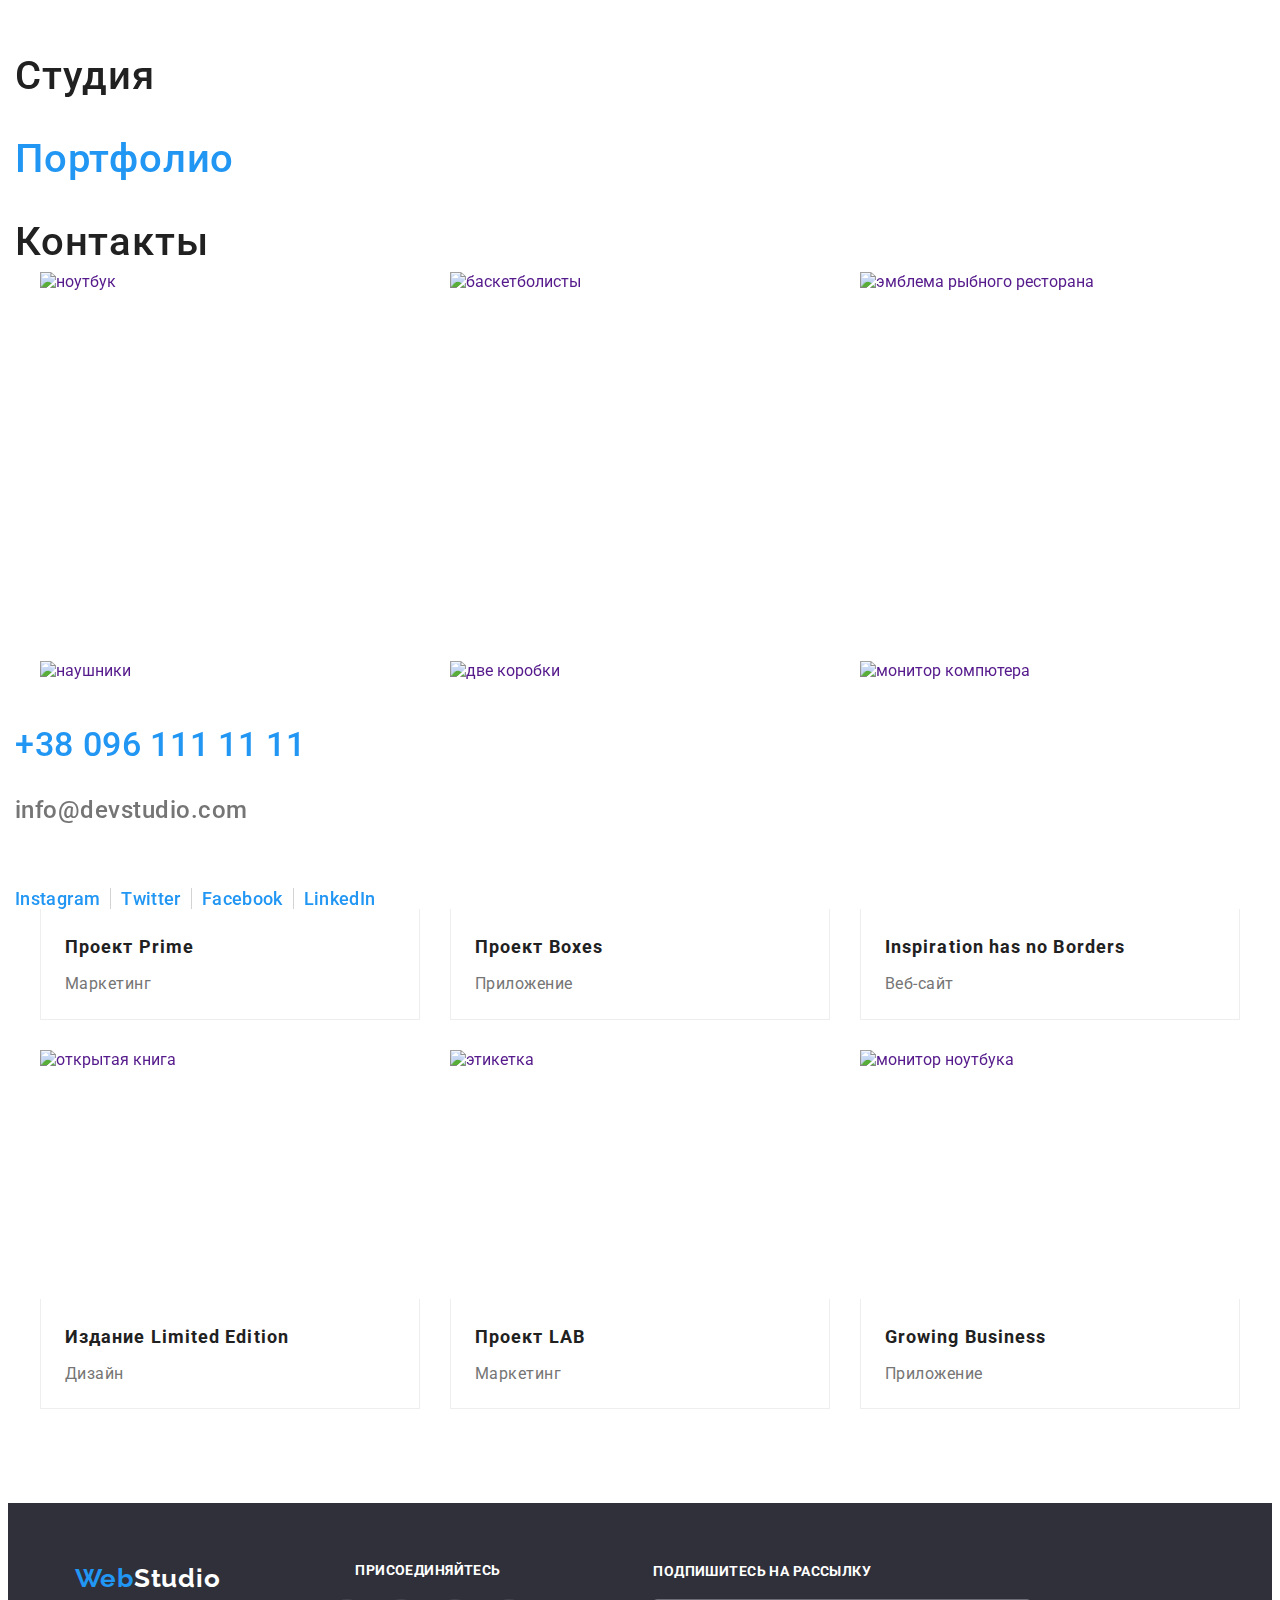
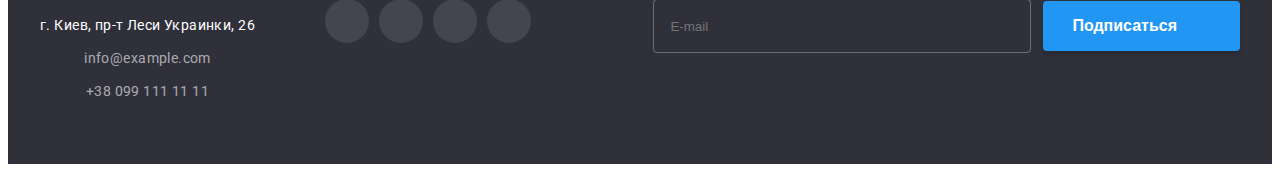
==== portfolio.html @ c3bd4c19 "v-01" ====
<!doctype html>
<html lang="ru">
<head>
    <meta charset="UTF-8">
    <meta http-equiv="X-UA-Compatible" content="IE=edge">
    <meta name="viewport" content="width=device-width, initial-scale=1.0">
    <link rel="preconnect" href="https://fonts.googleapis.com"> 
    <link rel="preconnect" href="https://fonts.gstatic.com" crossorigin> 
    <link href="https://fonts.googleapis.com/css2?family=Raleway:wght@700&family=Roboto:wght@400;500;700;900&display=swap" rel="stylesheet">
    <title>Portfolio</title>
    <link rel="stylesheet" href="https://cdnjs.cloudflare.com/ajax/libs/modern-normalize/1.1.0/modern-normalize.min.css" integrity="sha512-wpPYUAdjBVSE4KJnH1VR1HeZfpl1ub8YT/NKx4PuQ5NmX2tKuGu6U/JRp5y+Y8XG2tV+wKQpNHVUX03MfMFn9Q==" crossorigin="anonymous" referrerpolicy="no-referrer" />
    <link rel="stylesheet" href="./css/main.min.css">
</head>
<body>
    <header class="heading heading--borderline">
        <div class="container heading__container">
            <a href="./index.html" class="logo heading__logo">Web<span class="logo__studio">Studio</span></a>
                <nav class="nav">
                    <ul class="nav__list">
                            <li class="nav__item"><a href="./index.html" class="nav__link">Студия</a></li>
                            <li class="nav__item"><a href="./portfolio.html" class="nav__link portfolio--active">Портфолио</a></li>
                            <li class="nav__item"><a href="" class="nav__link">Контакты</a></li>
                    </ul>
                </nav>
                <ul class="contact">
                    <li class="contact__item contact-site">
                        <a href="mailto:info@devstudio.com"
                            class="contact-site__link">
                            <svg class="contact-site__icon" width="16" height="12">
                                <use href="./images/icon.svg#icon-envelope"></use>
                            </svg>info@devstudio.com</a>
                    </li>
                    <li class="contact-tel">
                        <a  href="tel:+380961111111" 
                            class="contact-tel__link"> 
                            <svg class="contact-tel__icon" width="10" height="16">
                                <use href="./images/icon.svg#icon-vector"></use>
                            </svg>+38 096 111 11 11</a>
                    </li>
                </ul>
                <button type="button" class="menu-btn-open">
                    <svg class="" width="40" height="40">
                        <use href="./images/icon.svg#icon-menu_mob"></use>
                    </svg>
                    </button>
        </div>
                <div class="mob-menu is-hidden">
                    <div class="mob-container">
                        <div class="top-mob-menu">
                            <button type="button" class="mob-close-btn">
                            <svg class="mob-close-btn" width="40" height="40">
                                <use href="./images/icon.svg#icon-close-mob-menu"></use>
                                </svg>
                            </button>
                            <nav class="nav-mob-menu">
                                <ul class="mob-menu-list">
                                    <li class="mob-menu-item"><a href="./index.html" class="mob-menu-link">Студия</a></li>
                                    <li class="mob-menu-item"><a href="./portfolio.html" class="mob-menu-link portfolio-link-active">Портфолио</a></li>   
                                    <li class="mob-menu-item"><a href="" class="mob-menu-link">Контакты</a></li>
                            </ul>
                            </nav>
                        </div>
                        <div class="bottom-mob-menu">
                            <ul class="mob-menu-contact">
                                <li class="mob-contact-item">
                                    <a  href="tel:+380961111111" 
                                    class="mob-tel-item"> 
                                    +38 096 111 11 11</a></li>
                                    <li class="mob-menu-site">
                                    <a href="mailto:info@devstudio.com"
                                    class="mob-site-link">
                                    info@devstudio.com</a>
                                </li>
                            </ul>
                            <div class="mob-social">
                            <ul class="mob-cont-list">
                                <li class="mob-cont-item"><a href="" class="mob-cont-link cont-links">Instagram</a></li>
                                <li class="mob-cont-item"><a href="" class="mob-cont-link cont-links">Twitter</a></li>
                                <li class="mob-cont-item"><a href="" class="mob-cont-link cont-links">Facebook</a></li>
                                <li class="mob-cont-item"><a href="" class="mob-cont-link">LinkedIn</a></li>
                            </ul>
                            </div>
                        </div>
                    </div>  
                </div>
    </header>
    <main> 
        <section class="btn-sec">
            <div class="container">
                <h1 class="unvisible">Портфолио</h1>
                <h2 class="unvisible">Фильтр</h2>
                <ul class="btn__list">
                    <li class="btn__items">
                        <button type="button" class="btn__all" >Все</button>
                    </li>
                    <li class="btn__items">
                        <button type="button" class="btn__web" >Веб-сайты</button>
                    </li>
                    <li class="btn__items">
                        <button type="button" class="btn__app">Приложения</button>
                    </li>
                    <li class="btn__items">
                        <button type="button" class="btn__desighn">Дизайн</button>
                    </li>
                    <li class="btn__items">
                        <button type="button" class="btn__marketing">Маркетинг</button>
                    </li>
                </ul>
                <h2 class="unvisible">Навигация</h2>
                <ul class="portfolio__list">
                    <li class="portfolio__items">
                        <a href="" class="portfolio__link">
                            <div class="portfolio__content">
                            <picture>
                            <source 
                             srcset="./images/desk-1.jpg  1x, 
                                    ./images/desk-1-2x.jpg  2x
                                    "
                                    media="(min-width: 1200px)"
                            />
                            <source 
                             srcset="./images/tab-1.jpg  1x, 
                                    ./images/tab-1-2x.jpg  2x
                                    "
                                    media="(min-width: 480px)"
                            />
                            <source 
                             srcset="./images/p-1.jpg  1x, 
                                    ./images/p-1-2x.jpg  2x
                                    "
                                    media="(min-width: 320px)"
                            />
                            <img                    
                                src="./images/img.jpg"     
                                alt="ноутбук"
                                width="450"
                                height="294">
                            </picture>
                                <p class="content-text">Ресурс предлагает комплексные предложения с разным уровнем функционала и сервисов. 
                                    Все это позволит посетителю получить исчерпывающие сведения о компании
                                    или частном лице.
                                </p>
                            </div>  
                            <div class="portfolio__border">
                                <h3 class="portfolio__name">Технокряк</h3>
                                <p class="portfolio__text">Веб-сайт</p>
                            </div>
                        </a>
                    </li>
                    <li class="portfolio__items">
                        <a href="" class="portfolio__link">
                            <div class="portfolio__content">
                            <picture>
                            <source 
                             srcset="./images/desk-2.jpg  1x, 
                                    ./images/desk-2-2x.jpg  2x
                                    "
                                    media="(min-width: 1200px)"
                            />
                            <source 
                             srcset="./images/tab-2.jpg  1x, 
                                    ./images/tab-2-2x.jpg  2x
                                    "
                                    media="(min-width: 480px)"
                            />
                            <source 
                             srcset="./images/p-2.jpg  1x, 
                                    ./images/p-2-2x.jpg  2x
                                    "
                                    media="(min-width: 320px)"
                            />
                            <img            
                                src="./images/img-2.jpg"     
                                alt="баскетболисты"
                                width="450"
                                height="294">
                            </picture>
                               
                                <p class="content-text">Ресурс предлагает комплексные предложения с разным уровнем функционала и сервисов. 
                                Все это позволит посетителю получить исчерпывающие сведения о компании
                                или частном лице.
                                </p>
                            </div>  
                            <div class="portfolio__border">
                                <h3 class="portfolio__name">Постер New Orlean vs Golden Star</h3>
                                <p class="portfolio__text">Дизайн</p>
                            </div>
                        </a>
                    </li>
                    <li class="portfolio__items">
                        <a href="" class="portfolio__link">
                            <div class="portfolio__content">
                            <picture>
                            <source 
                             srcset="./images/desk-3.jpg  1x, 
                                    ./images/desk-3-2x.jpg  2x
                                    "
                                    media="(min-width: 1200px)"
                            />
                            <source 
                             srcset="./images/tab-3.jpg  1x, 
                                    ./images/tab-3-2x.jpg  2x
                                    "
                                    media="(min-width: 480px)"
                            />
                            <source 
                             srcset="./images/p-3.jpg  1x, 
                                    ./images/p-3-2x.jpg  2x
                                    "
                                    media="(min-width: 320px)"
                            />
                            <img
                                src="./images/img-3.jpg"    
                                alt="эмблема рыбного ресторана"
                                width="450"
                                height="294">
                            </picture>
                                
                                <p class="content-text">Ресурс предлагает комплексные предложения с разным уровнем функционала и сервисов. 
                                Все это позволит посетителю получить исчерпывающие сведения о компании
                                или частном лице.
                                </p>
                            </div>  
                            <div class="portfolio__border">
                                <h3 class="portfolio__name">Ресторан Seafood</h3>
                                <p class="portfolio__text">Приложение</p>
                            </div>
                        </a>
                    </li>
                    <li class="portfolio__items">
                        <a href="" class="portfolio__link">
                            <div class="portfolio__content">
                            <picture>
                            <source 
                             srcset="./images/desk-4.jpg  1x, 
                                    ./images/desk-4-2x.jpg  2x
                                    "
                                    media="(min-width: 1200px)"
                            />
                            <source 
                             srcset="./images/tab-4.jpg  1x, 
                                    ./images/tab-4-2x.jpg  2x
                                    "
                                    media="(min-width: 480px)"
                            />
                            <source 
                             srcset="./images/p-4.jpg  1x, 
                                    ./images/p-4-2x.jpg  2x
                                    "
                                    media="(min-width: 320px)"
                            />
                            <img    
                                src="./images/img-4-2.jpg"     
                                alt="наушники"
                                width="450"
                                height="294">
                            </picture>
                                
                                <p class="content-text">Ресурс предлагает комплексные предложения с разным уровнем функционала и сервисов. 
                                Все это позволит посетителю получить исчерпывающие сведения о компании
                                или частном лице.
                                </p>
                            </div>  
                            <div class="portfolio__border">
                                <h3 class="portfolio__name">Проект Prime</h3>
                                <p class="portfolio__text">Маркетинг</p>
                            </div>
                        </a>
                    </li>
                    <li class="portfolio__items">
                        <a href="" class="portfolio__link">
                            <div class="portfolio__content">
                            <picture>
                            <source 
                             srcset="./images/desk-5.jpg  1x, 
                                    ./images/desk-5-2x.jpg  2x
                                    "
                                    media="(min-width: 1200px)"
                            />
                            <source 
                             srcset="./images/tab-5.jpg  1x, 
                                    ./images/tab-5-2x.jpg  2x
                                    "
                                    media="(min-width: 480px)"
                            />
                            <source 
                             srcset="./images/box-mob.jpg  1x, 
                                    ./images/box-mob-2x.jpg  2x
                                    "
                                    media="(min-width: 320px)"
                            />
                             <img    
                                src="./images/img-5.jpg"   
                                alt="две коробки"
                                width="450"
                                height="294">
                            </picture>
                               
                                <p class="content-text">Ресурс предлагает комплексные предложения с разным уровнем функционала и сервисов. 
                                Все это позволит посетителю получить исчерпывающие сведения о компании
                                или частном лице.
                                </p>
                            </div>  
                            <div class="portfolio__border">
                                <h3 class="portfolio__name">Проект Boxes</h3>
                                <p class="portfolio__text">Приложение</p>
                            </div>
                        </a>
                    </li>
                    <li class="portfolio__items">
                        <a href="" class="portfolio__link">
                            <div class="portfolio__content">
                            <picture>
                            <source 
                             srcset="./images/desk-6.jpg  1x, 
                                    ./images/desk-6-2x.jpg  2x
                                    "
                                    media="(min-width: 1200px)"
                            />
                            <source 
                             srcset="./images/tab-6.jpg  1x, 
                                    ./images/tab-6-2x.jpg  2x
                                    "
                                    media="(min-width: 480px)"
                            />
                            <source 
                             srcset="./images/p-5.jpg  1x, 
                                    ./images/p-5-2x.jpg  2x
                                    "
                                    media="(min-width: 320px)"
                            />
                            <img    
                                src="./images/img-6.jpg"   
                                alt="монитор компютера"
                                width="450"
                                height="294">
                            </picture>
                                
                                <p class="content-text">Ресурс предлагает комплексные предложения с разным уровнем функционала и сервисов. 
                                Все это позволит посетителю получить исчерпывающие сведения о компании
                                или частном лице.
                                </p>
                            </div>  
                            <div class="portfolio__border">
                                <h3 class="portfolio__name">Inspiration has no Borders</h3>
                                <p class="portfolio__text">Веб-сайт</p>
                            </div>
                        </a>
                    </li>
                    <li class="portfolio__items">
                        <a href="" class="portfolio__link">
                            <div class="portfolio__content">
                            <picture>
                            <source 
                             srcset="./images/desk-7.jpg  1x, 
                                    ./images/desk-7-2x.jpg  2x
                                    "
                                    media="(min-width: 1200px)"
                            />
                            <source 
                             srcset="./images/tab-7.jpg  1x, 
                                    ./images/tab-7-2x.jpg  2x
                                    "
                                    media="(min-width: 480px)"
                            />
                            <source 
                             srcset="./images/p-6.jpg  1x, 
                                    ./images/p-6-2x.jpg  2x
                                    "
                                    media="(min-width: 320px)"
                            />
                            <img    
                                src="./images/img-7.jpg"   
                                alt="открытая книга"
                                width="450"
                                height="294">
                            </picture>
                                
                                <p class="content-text">Ресурс предлагает комплексные предложения с разным уровнем функционала и сервисов. 
                                Все это позволит посетителю получить исчерпывающие сведения о компании
                                или частном лице.
                                </p>
                            </div>  
                            <div class="portfolio__border">
                                <h3 class="portfolio__name">Издание Limited Edition</h3>
                                <p class="portfolio__text">Дизайн</p>
                            </div>
                        </a>
                    </li>
                    <li class="portfolio__items">
                        <a href="" class="portfolio__link">
                            <div class="portfolio__content">
                            <picture>
                            <source 
                             srcset="./images/desk-8.jpg  1x, 
                                    ./images/desk-8-2x.jpg  2x
                                    "
                                    media="(min-width: 1200px)"
                            />
                            <source 
                             srcset="./images/tab-8.jpg  1x, 
                                    ./images/tab-8-2x.jpg  2x
                                    "
                                    media="(min-width: 480px)"
                            />
                            <source 
                             srcset="./images/p-7.jpg  1x, 
                                    ./images/p-7-2x.jpg  2x
                                    "
                                    media="(min-width: 320px)"
                            />
                            <img    
                                src="./images/img-8.jpg"   
                                alt="этикетка"
                                width="450"
                                height="294">
                            </picture>
                                
                                <p class="content-text">Ресурс предлагает комплексные предложения с разным уровнем функционала и сервисов. 
                                Все это позволит посетителю получить исчерпывающие сведения о компании
                                или частном лице.
                                </p>
                            </div>  
                            <div class="portfolio__border">
                                <h3 class="portfolio__name">Проект LAB</h3>
                                <p class="portfolio__text">Маркетинг</p>
                            </div>
                        </a>
                    </li>
                    <li class="portfolio__items">
                        <a href="" class="portfolio__link">
                            <div class="portfolio__content">
                            <picture>
                            <source 
                             srcset="./images/desk-9.jpg  1x"
                                    media="(min-width: 1200px)"
                            />
                            <source 
                             srcset="./images/tab-9.jpg  1x,"
                                    media="(min-width: 480px)"
                            />
                            <source 
                             srcset="./images/p-8.jpg  1x, 
                                    ./images/p-8-2x.jpg  2x
                                    "
                                    media="(min-width: 320px)"
                            />
                            <img    
                                src="./images/img-9.jpg"   
                                alt="монитор ноутбука"
                                width="450"
                                height="294">
                            </picture>
                                
                                <p class="content-text">Ресурс предлагает комплексные предложения с разным уровнем функционала и сервисов. 
                                Все это позволит посетителю получить исчерпывающие сведения о компании
                                или частном лице.
                                </p>
                            </div>  
                            <div class="portfolio__border">
                             <h3 class="portfolio__name">Growing Business</h3>
                             <p class="portfolio__text">Приложение</p>
                            </div>
                        </a>
                    </li>
                </ul>
            </div>
        </section>
     </main>
     <footer class="footer">   
            <div class="container footer__container">
                <div class="footer-tab">
                    <div class="footer__links">
                        <a href="./index.html" class="logo footer__logo">Web<span class="logo--studio">Studio</span></a>
                        <address class="address">
                            <ul class="address__list">
                                <li class="address__item"> 
                                    <a href="https://goo.gl/maps/oQSmJEKTo5pEqNGw6" 
                                    target="_blank"    
                                    rel="noopener noreferrer"
                                    class="address__loc-text">г. Киев, пр-т Леси Украинки, 26</a>
                                </li>
                                <li class="address__item"> 
                                    <a href="mailto:info@example.com" class="adress__site-link">info@example.com</a>
                                </li>
                                <li class="address__item"> 
                                    <a href="tel:+380991111111" class="adress__tel-link">+38 099 111 11 11</a>
                                </li>
                            </ul> 
                        </address>
                    </div>
                    <div class="footer-soc">
                        <h2 class="footer-soc__heading">присоединяйтесь</h2>
                        <ul class="footer-soc__list">
                            <li class="footer-soc__items">
                                <a href="" class="footer-soc__link">
                                    <svg class="footer-soc__logo" width="20" height="20">
                                        <use href="./images/icon.svg#icon-instagram"></use>
                                    </svg>
                                </a>
                            </li>
                            <li class="footer-soc__items">
                                <a href="" class="footer-soc__link">
                                    <svg class="footer-soc__logo" width="20" height="20">
                                        <use href="./images/icon.svg#icon-twitter"></use>
                                    </svg>
                                </a>
                            </li>
                            <li class="footer-soc__items">
                                <a href="" class="footer-soc__link">
                                    <svg class="footer-soc__logo" width="20" height="20">
                                        <use href="./images/icon.svg#icon-facebook"></use>
                                    </svg>
                                </a>
                            </li>
                            <li class="footer-soc__items">
                                <a href="" class="footer-soc__link">
                                    <svg class="footer-soc__logo" width="20" height="20">
                                    <use href="./images/icon.svg#icon-linkedin"></use>
                                    </svg>
                                </a>
                            </li>
                        </ul>
                    </div> 
                </div>
                <div class="mailing">
                    <p class="mailing-text">Подпишитесь на рассылку</p>
                    <div class="subscribe">
                        <form class="sub-form">
                            <input 
                            type="email" 
                            name="subscribe"
                            placeholder="E-mail"
                            class="subscribe__input">
                        </form>
                        <button type="submit" class="subscribe__btn">
                            Подписаться
                            <svg class="subscribe__btn-send" width="24" height="24">
                             <use href="./images/icon.svg#icon-send"></use>
                            </svg>
                        </button>
                    </div>
                </div> 
            </div>    
        </footer>
    <script src="./js/mobile-menu.js"></script>
</body>
</html>
---- css/main.min.css ----
:root{--header-color: #FFFFFF;--main-color: #E5E5E5;--secondary-color: #2F303A;--team-color: #F5F4FA;--primary-text-color: #212121;--secondary-text-color: #757575;--logo-btn-color: #2196F3;--link-color: rgba(255, 255, 255, 0.6);--clients-link-color: #AFB1B8}body{font-family:"Roboto",sans-serif}p,h1,h2,h3,h4,h5,h6{margin:0%;padding:0%}ul,ol{margin:0%;padding:0%}img{max-width:100%;height:auto;display:block}.unvisible{display:none}.container{width:100%;margin:0% auto;padding:0% 15px}@media screen and (min-width: 480px){.container{width:480px}}@media screen and (min-width: 768px){.container{width:768px}}@media screen and (min-width: 1200px){.container{width:1200px}}.hero__btn{display:block;margin-top:30px;margin-left:auto;margin-right:auto;padding:10px 32px;border:none;border-radius:4px;font-family:inherit;font-weight:700;font-size:16px;line-height:1.88;letter-spacing:.06em;cursor:pointer;background-color:var(--logo-btn-color);color:var(--header-color)}.subscribe__btn{display:-webkit-box;display:-ms-flexbox;display:flex;-webkit-box-align:center;-ms-flex-align:center;align-items:center;-webkit-box-pack:center;-ms-flex-pack:center;justify-content:center;padding:10px 29px;font-weight:700;font-size:16px;line-height:1.88;cursor:pointer;color:var(--header-color);background-color:var(--logo-btn-color);-webkit-box-shadow:0px 4px 4px rgba(0,0,0,.15);box-shadow:0px 4px 4px rgba(0,0,0,.15);border-radius:4px;border:none}.btn__all{min-width:73px;height:38px;border:none;border-radius:4px;font-family:inherit;font-weight:500;font-size:16px;line-height:1.63;text-align:center;letter-spacing:.03em;cursor:pointer;color:var(--primary-text-color);background-color:var(--team-color);-webkit-transition:color 250ms cubic-bezier(0.4, 0, 0.2, 1),background-color 250ms cubic-bezier(0.4, 0, 0.2, 1),-webkit-box-shadow 250ms cubic-bezier(0.4, 0, 0.2, 1);transition:color 250ms cubic-bezier(0.4, 0, 0.2, 1),background-color 250ms cubic-bezier(0.4, 0, 0.2, 1),-webkit-box-shadow 250ms cubic-bezier(0.4, 0, 0.2, 1);transition:color 250ms cubic-bezier(0.4, 0, 0.2, 1),background-color 250ms cubic-bezier(0.4, 0, 0.2, 1),box-shadow 250ms cubic-bezier(0.4, 0, 0.2, 1);transition:color 250ms cubic-bezier(0.4, 0, 0.2, 1),background-color 250ms cubic-bezier(0.4, 0, 0.2, 1),box-shadow 250ms cubic-bezier(0.4, 0, 0.2, 1),-webkit-box-shadow 250ms cubic-bezier(0.4, 0, 0.2, 1)}.btn__all:hover,.btn__all:focus{color:var(--header-color);background-color:var(--logo-btn-color);-webkit-box-shadow:0px 3px 1px rgba(0,0,0,.1),0px 1px 2px rgba(0,0,0,.08),0px 2px 2px rgba(0,0,0,.12);box-shadow:0px 3px 1px rgba(0,0,0,.1),0px 1px 2px rgba(0,0,0,.08),0px 2px 2px rgba(0,0,0,.12)}.btn__web{min-width:128px;height:38px;border:none;border-radius:4px;font-family:inherit;font-weight:500;font-size:16px;line-height:1.63;text-align:center;letter-spacing:.03em;cursor:pointer;color:var(--primary-text-color);background-color:var(--team-color);-webkit-transition:color 250ms cubic-bezier(0.4, 0, 0.2, 1),background-color 250ms cubic-bezier(0.4, 0, 0.2, 1),-webkit-box-shadow 250ms cubic-bezier(0.4, 0, 0.2, 1);transition:color 250ms cubic-bezier(0.4, 0, 0.2, 1),background-color 250ms cubic-bezier(0.4, 0, 0.2, 1),-webkit-box-shadow 250ms cubic-bezier(0.4, 0, 0.2, 1);transition:color 250ms cubic-bezier(0.4, 0, 0.2, 1),background-color 250ms cubic-bezier(0.4, 0, 0.2, 1),box-shadow 250ms cubic-bezier(0.4, 0, 0.2, 1);transition:color 250ms cubic-bezier(0.4, 0, 0.2, 1),background-color 250ms cubic-bezier(0.4, 0, 0.2, 1),box-shadow 250ms cubic-bezier(0.4, 0, 0.2, 1),-webkit-box-shadow 250ms cubic-bezier(0.4, 0, 0.2, 1)}.btn__web:hover,.btn__web:focus{color:var(--header-color);background-color:var(--logo-btn-color);-webkit-box-shadow:0px 3px 1px rgba(0,0,0,.1),0px 1px 2px rgba(0,0,0,.08),0px 2px 2px rgba(0,0,0,.12);box-shadow:0px 3px 1px rgba(0,0,0,.1),0px 1px 2px rgba(0,0,0,.08),0px 2px 2px rgba(0,0,0,.12)}.btn__app{min-width:145px;height:38px;border:none;border-radius:4px;font-family:inherit;font-weight:500;font-size:16px;line-height:1.63;text-align:center;letter-spacing:.03em;cursor:pointer;color:var(--primary-text-color);background-color:var(--team-color);-webkit-transition:color 250ms cubic-bezier(0.4, 0, 0.2, 1),background-color 250ms cubic-bezier(0.4, 0, 0.2, 1),-webkit-box-shadow 250ms cubic-bezier(0.4, 0, 0.2, 1);transition:color 250ms cubic-bezier(0.4, 0, 0.2, 1),background-color 250ms cubic-bezier(0.4, 0, 0.2, 1),-webkit-box-shadow 250ms cubic-bezier(0.4, 0, 0.2, 1);transition:color 250ms cubic-bezier(0.4, 0, 0.2, 1),background-color 250ms cubic-bezier(0.4, 0, 0.2, 1),box-shadow 250ms cubic-bezier(0.4, 0, 0.2, 1);transition:color 250ms cubic-bezier(0.4, 0, 0.2, 1),background-color 250ms cubic-bezier(0.4, 0, 0.2, 1),box-shadow 250ms cubic-bezier(0.4, 0, 0.2, 1),-webkit-box-shadow 250ms cubic-bezier(0.4, 0, 0.2, 1)}.btn__app:hover,.btn__app:focus{color:var(--header-color);background-color:var(--logo-btn-color);-webkit-box-shadow:0px 3px 1px rgba(0,0,0,.1),0px 1px 2px rgba(0,0,0,.08),0px 2px 2px rgba(0,0,0,.12);box-shadow:0px 3px 1px rgba(0,0,0,.1),0px 1px 2px rgba(0,0,0,.08),0px 2px 2px rgba(0,0,0,.12)}.btn__desighn{min-width:103px;height:38px;border:none;border-radius:4px;font-family:inherit;font-weight:500;font-size:16px;line-height:1.63;text-align:center;letter-spacing:.03em;cursor:pointer;color:var(--primary-text-color);background-color:var(--team-color);-webkit-transition:color 250ms cubic-bezier(0.4, 0, 0.2, 1),background-color 250ms cubic-bezier(0.4, 0, 0.2, 1),-webkit-box-shadow 250ms cubic-bezier(0.4, 0, 0.2, 1);transition:color 250ms cubic-bezier(0.4, 0, 0.2, 1),background-color 250ms cubic-bezier(0.4, 0, 0.2, 1),-webkit-box-shadow 250ms cubic-bezier(0.4, 0, 0.2, 1);transition:color 250ms cubic-bezier(0.4, 0, 0.2, 1),background-color 250ms cubic-bezier(0.4, 0, 0.2, 1),box-shadow 250ms cubic-bezier(0.4, 0, 0.2, 1);transition:color 250ms cubic-bezier(0.4, 0, 0.2, 1),background-color 250ms cubic-bezier(0.4, 0, 0.2, 1),box-shadow 250ms cubic-bezier(0.4, 0, 0.2, 1),-webkit-box-shadow 250ms cubic-bezier(0.4, 0, 0.2, 1)}.btn__desighn:hover,.btn__desighn:focus{color:var(--header-color);background-color:var(--logo-btn-color);-webkit-box-shadow:0px 3px 1px rgba(0,0,0,.1),0px 1px 2px rgba(0,0,0,.08),0px 2px 2px rgba(0,0,0,.12);box-shadow:0px 3px 1px rgba(0,0,0,.1),0px 1px 2px rgba(0,0,0,.08),0px 2px 2px rgba(0,0,0,.12)}.btn__marketing{min-width:130px;height:38px;border:none;border-radius:4px;font-family:inherit;font-weight:500;font-size:16px;line-height:1.63;text-align:center;letter-spacing:.03em;cursor:pointer;color:var(--primary-text-color);background-color:var(--team-color);-webkit-transition:color 250ms cubic-bezier(0.4, 0, 0.2, 1),background-color 250ms cubic-bezier(0.4, 0, 0.2, 1),-webkit-box-shadow 250ms cubic-bezier(0.4, 0, 0.2, 1);transition:color 250ms cubic-bezier(0.4, 0, 0.2, 1),background-color 250ms cubic-bezier(0.4, 0, 0.2, 1),-webkit-box-shadow 250ms cubic-bezier(0.4, 0, 0.2, 1);transition:color 250ms cubic-bezier(0.4, 0, 0.2, 1),background-color 250ms cubic-bezier(0.4, 0, 0.2, 1),box-shadow 250ms cubic-bezier(0.4, 0, 0.2, 1);transition:color 250ms cubic-bezier(0.4, 0, 0.2, 1),background-color 250ms cubic-bezier(0.4, 0, 0.2, 1),box-shadow 250ms cubic-bezier(0.4, 0, 0.2, 1),-webkit-box-shadow 250ms cubic-bezier(0.4, 0, 0.2, 1)}.btn__marketing:hover,.btn__marketing:focus{color:var(--header-color);background-color:var(--logo-btn-color);-webkit-box-shadow:0px 3px 1px rgba(0,0,0,.1),0px 1px 2px rgba(0,0,0,.08),0px 2px 2px rgba(0,0,0,.12);box-shadow:0px 3px 1px rgba(0,0,0,.1),0px 1px 2px rgba(0,0,0,.08),0px 2px 2px rgba(0,0,0,.12)}.logo{font-family:"Raleway",sans-serif;font-weight:700;font-size:26px;line-height:1.19;letter-spacing:.03em;color:var(--logo-btn-color);text-decoration:none}.logo__studio{color:var(--primary-text-color)}@media screen and (max-width: 767px){.nav{display:none}}.nav__list{display:-webkit-box;display:-ms-flexbox;display:flex}.nav__item{list-style:none}.nav__item:not(:last-child){margin-right:50px}.nav__link{font-weight:500;font-size:14px;line-height:1.14;letter-spacing:.02em;color:var(--primary-text-color);text-decoration:none;-webkit-transition:color 250ms cubic-bezier(0.4, 0, 0.2, 1);transition:color 250ms cubic-bezier(0.4, 0, 0.2, 1)}.nav__link:hover,.nav__link:focus{color:var(--logo-btn-color)}@media screen and (max-width: 767px){.contact{display:none}}@media screen and (min-width: 768px){.contact{margin-left:auto}}@media screen and (min-width: 1200px){.contact{display:-webkit-box;display:-ms-flexbox;display:flex;margin-left:auto}}.contact__item{list-style:none}@media screen and (min-width: 1200px){.contact__item:not(:last-child){margin-right:50px}}.contact-site__link{display:-webkit-box;display:-ms-flexbox;display:flex;-webkit-box-align:center;-ms-flex-align:center;align-items:center;font-weight:500;font-size:14px;line-height:1.14;letter-spacing:.02em;color:var(--secondary-text-color);text-decoration:none;-webkit-transition:color 250ms cubic-bezier(0.4, 0, 0.2, 1);transition:color 250ms cubic-bezier(0.4, 0, 0.2, 1)}.contact-site__link:hover,.contact-site__link:focus{color:var(--logo-btn-color)}.contact-tel{list-style:none}.contact-tel__link{display:-webkit-box;display:-ms-flexbox;display:flex;-webkit-box-align:center;-ms-flex-align:center;align-items:center;font-weight:500;font-size:14px;line-height:1.14;letter-spacing:.02em;color:var(--secondary-text-color);text-decoration:none;-webkit-transition:color 250ms cubic-bezier(0.4, 0, 0.2, 1);transition:color 250ms cubic-bezier(0.4, 0, 0.2, 1)}.contact-tel__link:hover,.contact-tel__link:focus{color:var(--logo-btn-color)}@media screen and (max-width: 1199px){.contact-tel__link{padding-top:10px}}.contact-site__icon{-webkit-box-align:center;-ms-flex-align:center;align-items:center;fill:currentColor;margin-right:10px}.contact-tel__icon{-webkit-box-align:center;-ms-flex-align:center;align-items:center;fill:currentColor;margin-right:10px}.backdrop{position:fixed;top:0%;width:100%;height:100%;background-color:rgba(0,0,0,.2);-webkit-transition:opacity 250ms cubic-bezier(0.4, 0, 0.2, 1),visibility 250ms cubic-bezier(0.4, 0, 0.2, 1);transition:opacity 250ms cubic-bezier(0.4, 0, 0.2, 1),visibility 250ms cubic-bezier(0.4, 0, 0.2, 1);padding:40px}.backdrop .is-hidden{visibility:hidden;opacity:0;pointer-events:none}.modal{position:absolute;width:90vw;background-color:var(--header-color);-webkit-box-shadow:0px 1px 3px rgba(0,0,0,.12),0px 1px 1px rgba(0,0,0,.14),0px 2px 1px rgba(0,0,0,.2);box-shadow:0px 1px 3px rgba(0,0,0,.12),0px 1px 1px rgba(0,0,0,.14),0px 2px 1px rgba(0,0,0,.2);border-radius:4px;top:50%;left:50%;-webkit-transform:translate(-50%, -50%);transform:translate(-50%, -50%);-webkit-transition:opacity 250ms cubic-bezier(0.4, 0, 0.2, 1),visibility 250ms cubic-bezier(0.4, 0, 0.2, 1);transition:opacity 250ms cubic-bezier(0.4, 0, 0.2, 1),visibility 250ms cubic-bezier(0.4, 0, 0.2, 1)}@media screen and (min-width: 768px){.modal{width:450px}}@media screen and (min-width: 1200px){.modal{width:530px;min-height:580px}}.modal-form{padding:40px}.modal-field{margin-bottom:10px}.modal-checkbox{margin-top:20px}.modal-input{width:100%;height:40px;border:1px solid rgba(33,33,33,.2);border-radius:4px;padding-left:40px;outline:none}.modal-input:hover{border-color:var(--logo-btn-color);-webkit-transition:border-color 250ms cubic-bezier(0.4, 0, 0.2, 1);transition:border-color 250ms cubic-bezier(0.4, 0, 0.2, 1)}.modal-input:focus{border-color:var(--logo-btn-color);-webkit-transition:border-color 250ms cubic-bezier(0.4, 0, 0.2, 1);transition:border-color 250ms cubic-bezier(0.4, 0, 0.2, 1)}.modal-icon{position:absolute;left:14px;top:50%;-webkit-transform:translateY(-50%);transform:translateY(-50%)}.modal-input:focus+.modal-icon{fill:var(--logo-btn-color);-webkit-transition:fill 250ms cubic-bezier(0.4, 0, 0.2, 1);transition:fill 250ms cubic-bezier(0.4, 0, 0.2, 1)}.modal-input:hover+.modal-icon{fill:var(--logo-btn-color);-webkit-transition:fill 250ms cubic-bezier(0.4, 0, 0.2, 1);transition:fill 250ms cubic-bezier(0.4, 0, 0.2, 1)}.modal-name{font-weight:700;font-size:20px;line-height:1.5;text-align:center;letter-spacing:.03em;color:#212121}@media screen and (min-width: 1200px){.modal-name{line-height:1.15;margin-bottom:12px}}.modal-btn{position:absolute;right:0%;top:8px;right:8px;width:30px;height:30px;border-radius:50%;background-color:rgba(0,0,0,0);border:1px solid rgba(0,0,0,.1);cursor:pointer}.modal-btn:hover{fill:var(--logo-btn-color);-webkit-transition:fill 250ms cubic-bezier(0.4, 0, 0.2, 1);transition:fill 250ms cubic-bezier(0.4, 0, 0.2, 1)}.modal-comment{width:100%;max-height:120px;padding:12px 16px;resize:none;border:1px solid rgba(33,33,33,.2);border-radius:4px;outline:none}.modal-comment:hover{border-color:var(--logo-btn-color);-webkit-transition:border-color 250ms cubic-bezier(0.4, 0, 0.2, 1);transition:border-color 250ms cubic-bezier(0.4, 0, 0.2, 1)}.modal-comment:focus{border-color:var(--logo-btn-color);-webkit-transition:border-color 250ms cubic-bezier(0.4, 0, 0.2, 1);transition:border-color 250ms cubic-bezier(0.4, 0, 0.2, 1)}@media screen and (min-width: 480px){.modal-comment{height:120px}}.modal-label{font-weight:400;font-size:12px;line-height:1.17;letter-spacing:.01em;color:var(--secondary-text-color)}.modal-terms{display:-webkit-box;display:-ms-flexbox;display:flex;font-weight:400;font-size:12px;line-height:1.17;letter-spacing:.03em;color:var(--secondary-text-color)}.modal-terms span{width:16px;height:15px;border:2px solid var(--primary-text-color);border-radius:3px;margin-right:8px;cursor:pointer;display:-webkit-box;display:-ms-flexbox;display:flex;-webkit-box-align:center;-ms-flex-align:center;align-items:center;-webkit-box-pack:center;-ms-flex-pack:center;justify-content:center}.modal-terms span:hover{border-color:var(--logo-btn-color);-webkit-transition:border-color 250ms cubic-bezier(0.4, 0, 0.2, 1);transition:border-color 250ms cubic-bezier(0.4, 0, 0.2, 1)}.check-icon{fill:rgba(0,0,0,0)}.modal-check:checked+.modal-terms span{background-color:var(--logo-btn-color);border:none;-webkit-transition:background-color 250ms cubic-bezier(0.4, 0, 0.2, 1);transition:background-color 250ms cubic-bezier(0.4, 0, 0.2, 1)}.modal-check:focus+.modal-terms span{border-color:var(--logo-btn-color)}.modal-check:checked+.modal-terms .check-icon{fill:var(--header-color);-webkit-transition:fill 250ms cubic-bezier(0.4, 0, 0.2, 1);transition:fill 250ms cubic-bezier(0.4, 0, 0.2, 1)}.visually-hidden{position:fixed;-webkit-transform:scale(0);transform:scale(0)}.send-btn{display:block;margin:30px auto 0px;width:200px;height:50px;font-family:inherit;font-weight:700;font-size:16px;line-height:1.88;letter-spacing:.06em;cursor:pointer;border:none;border-radius:4px;color:var(--header-color);background-color:var(--logo-btn-color);-webkit-box-shadow:0px 4px 4px rgba(0,0,0,.15);box-shadow:0px 4px 4px rgba(0,0,0,.15);-webkit-transition:color 250ms cubic-bezier(0.4, 0, 0.2, 1);transition:color 250ms cubic-bezier(0.4, 0, 0.2, 1)}.input-wrap{position:relative}.terms{color:var(--logo-btn-color)}.menu-btn-open{display:block;margin-left:auto;border:none;background-color:rgba(0,0,0,0)}@media screen and (min-width: 768px){.menu-btn-open{display:none}}.menu-btn-open:hover{fill:var(--logo-btn-color)}.menu-btn-open:focus{fill:var(--logo-btn-color)}.mob-menu{position:fixed;top:0%;left:0%;background-color:var(--header-color);width:100vw;height:100vh}.mob-close-btn{border:none;background-color:rgba(0,0,0,0);display:block;margin-left:auto}.mob-close-btn:hover{fill:var(--logo-btn-color)}.mob-close-btn:focus{fill:var(--logo-btn-color)}.mob-container{display:-webkit-box;display:-ms-flexbox;display:flex;-webkit-box-orient:vertical;-webkit-box-direction:normal;-ms-flex-direction:column;flex-direction:column;-webkit-box-pack:justify;-ms-flex-pack:justify;justify-content:space-between;height:100%;padding-top:10px;padding-bottom:48px;padding-left:15px}.mob-menu-list{list-style:none}.mob-menu-item:not(:last-child){margin-bottom:36px}.mob-menu-link{text-decoration:none;font-weight:500;font-size:40px;line-height:1.18;letter-spacing:.02em;color:#212121}.mob-menu-link:hover{color:var(--logo-btn-color)}.mob-menu-link:focus{color:var(--logo-btn-color)}.mob-menu-contact{list-style:none}.mob-tel-item{text-decoration:none;font-weight:500;font-size:34px;line-height:1.18;letter-spacing:.02em;color:var(--logo-btn-color)}.mob-site-link{text-decoration:none;font-weight:500;font-size:24px;line-height:1.17;letter-spacing:.02em;color:#757575}.mob-cont-list{list-style:none;display:-webkit-box;display:-ms-flexbox;display:flex}.mob-contact-item{margin-bottom:32px}.mob-cont-link{text-decoration:none;font-weight:500;font-size:18px;line-height:1.22;letter-spacing:.02em;color:#2196f3}.cont-links::after{content:"";margin-left:5px;margin-right:5px;border-right:1px solid rgba(33,33,33,.2)}@media screen and (min-width: 480px){.cont-links::after{margin-left:10px;margin-right:10px}}.mob-social{margin-top:64px}.studio-link-active{color:var(--logo-btn-color)}.portfolio-link-active{color:var(--logo-btn-color)}.heading{position:relative;padding-top:25px;padding-bottom:25px;background-color:var(--header-color)}.heading__container{display:-webkit-box;display:-ms-flexbox;display:flex;-webkit-box-align:center;-ms-flex-align:center;align-items:center}.heading--borderline{border-bottom-width:1px;border-bottom-style:solid;border-bottom-color:#ececec}.heading--active::after{content:"";position:absolute;bottom:0%;width:48px;height:4px;background:var(--logo-btn-color);border-radius:2px;-webkit-transform:translateX(-100%);transform:translateX(-100%)}.heading--active:visited{color:var(--logo-btn-color)}.heading__logo{margin-right:93px}.portfolio--active:visited{color:var(--logo-btn-color)}.portfolio--active::after{content:"";position:absolute;bottom:0%;width:78px;height:4px;background:var(--logo-btn-color);border-radius:2px;-webkit-transform:translateX(-100%);transform:translateX(-100%)}.hero{margin-left:auto;margin-right:auto;background-color:var(--secondary-color);background-image:-webkit-gradient(linear, left top, right top, from(rgba(47, 48, 58, 0.4)), to(rgba(47, 48, 58, 0.4))),url("/images/header-mob.jpg");background-image:linear-gradient(to right, rgba(47, 48, 58, 0.4), rgba(47, 48, 58, 0.4)),url("/images/header-mob.jpg");background-size:cover;background-repeat:no-repeat;background-position:center}@media(min-device-pixel-ratio: 2),(-webkit-min-device-pixel-ratio: 2),(min-resolution: 192dpi),(min-resolution: 2dppx){.hero{background-image:-webkit-gradient(linear, left top, right top, from(rgba(47, 48, 58, 0.4)), to(rgba(47, 48, 58, 0.4))),url("/images/header-mob-2.jpg");background-image:linear-gradient(to right, rgba(47, 48, 58, 0.4), rgba(47, 48, 58, 0.4)),url("/images/header-mob-2.jpg");background-size:cover;background-repeat:no-repeat;background-position:center}}@media screen and (min-width: 768px){.hero{background-color:var(--secondary-color);background-image:-webkit-gradient(linear, left top, right top, from(rgba(47, 48, 58, 0.4)), to(rgba(47, 48, 58, 0.4))),url("/images/header-tab.jpg");background-image:linear-gradient(to right, rgba(47, 48, 58, 0.4), rgba(47, 48, 58, 0.4)),url("/images/header-tab.jpg");background-size:cover;background-repeat:no-repeat;background-position:center}}@media screen and (min-width: 768px)and (min-device-pixel-ratio: 2),screen and (min-width: 768px)and (-webkit-min-device-pixel-ratio: 2),screen and (min-width: 768px)and (min-resolution: 192dpi),screen and (min-width: 768px)and (min-resolution: 2dppx){.hero{background-image:-webkit-gradient(linear, left top, right top, from(rgba(47, 48, 58, 0.4)), to(rgba(47, 48, 58, 0.4))),url("/images/header-tab-2.jpg");background-image:linear-gradient(to right, rgba(47, 48, 58, 0.4), rgba(47, 48, 58, 0.4)),url("/images/header-tab-2.jpg");background-size:cover;background-repeat:no-repeat;background-position:center}}@media screen and (min-width: 1200px){.hero{background-color:var(--secondary-color);background-image:-webkit-gradient(linear, left top, right top, from(rgba(47, 48, 58, 0.4)), to(rgba(47, 48, 58, 0.4))),url("../images/header.jpg");background-image:linear-gradient(to right, rgba(47, 48, 58, 0.4), rgba(47, 48, 58, 0.4)),url("../images/header.jpg");background-size:cover;background-repeat:no-repeat;background-position:center}}@media screen and (min-width: 1200px)and (min-device-pixel-ratio: 2),screen and (min-width: 1200px)and (-webkit-min-device-pixel-ratio: 2),screen and (min-width: 1200px)and (min-resolution: 192dpi),screen and (min-width: 1200px)and (min-resolution: 2dppx){.hero{background-image:-webkit-gradient(linear, left top, right top, from(rgba(47, 48, 58, 0.4)), to(rgba(47, 48, 58, 0.4))),url("/images/header-2.jpg");background-image:linear-gradient(to right, rgba(47, 48, 58, 0.4), rgba(47, 48, 58, 0.4)),url("/images/header-2.jpg");background-size:cover;background-repeat:no-repeat;background-position:center}}.hero__top{max-width:1600px;width:100%;padding-top:200px;padding-bottom:200px}.hero__heading{margin-left:auto;margin-right:auto;font-family:inherit;font-weight:900;font-size:26px;line-height:1.62;letter-spacing:.06em;text-align:center;color:var(--header-color);text-transform:uppercase}@media screen and (min-width: 768px){.hero__heading{width:360px;margin-left:auto;margin-right:auto}}@media screen and (min-width: 1200px){.hero__heading{margin-left:auto;margin-right:auto;width:696px;font-size:44px;line-height:1.36}}.features{padding-top:60px;padding-bottom:60px}@media screen and (min-width: 768px){.features{padding-top:60px;padding-bottom:60px}}@media screen and (min-width: 1200px){.features{padding-top:94px}}.features-list{display:-webkit-box;display:-ms-flexbox;display:flex;-ms-flex-wrap:wrap;flex-wrap:wrap;gap:30px;list-style:none}@media screen and (min-width: 768px){.features-list__item{width:calc((100% - 30px)/2)}}@media screen and (min-width: 1200px){.features-list__item{width:calc((100% - 90px)/4)}}.features-list__logo{display:-webkit-box;display:-ms-flexbox;display:flex;-webkit-box-pack:center;-ms-flex-pack:center;justify-content:center;-webkit-box-align:center;-ms-flex-align:center;align-items:center;height:120px;margin-bottom:30px;background:var(--team-color);border-radius:4px}.features-list__name{font-weight:700;font-size:14px;line-height:1.14;letter-spacing:.03em;text-transform:uppercase;color:var(--primary-text-color)}@media screen and (max-width: 767px){.features-list__name{text-align:center}}.features-list__article{margin-top:10px;font-size:14px;line-height:1.71;letter-spacing:.03em;color:var(--secondary-text-color)}.projects{padding-top:94px;padding-bottom:94px}@media screen and (max-width: 1199px){.projects{display:none}}.projects-head{font-weight:700;font-size:36px;line-height:1.17;text-align:center;letter-spacing:.03em;color:var(--primary-text-color)}.projects__position{display:-webkit-box;display:-ms-flexbox;display:flex;-webkit-box-pack:justify;-ms-flex-pack:justify;justify-content:space-between;margin-top:50px;list-style:none}.project-list__content{position:relative}.project-list__text{position:absolute;bottom:0%;padding-top:27px;width:100%;height:70px;font-weight:700;font-size:14px;line-height:1.14;text-align:center;letter-spacing:.03em;text-transform:uppercase;color:var(--header-color);background-color:rgba(47,48,58,.8)}.team-section{padding-top:94px;padding-bottom:94px}.team__item{width:100%;background-color:var(--header-color);-webkit-box-shadow:0px 1px 3px rgba(0,0,0,.12),0px 1px 1px rgba(0,0,0,.14),0px 2px 1px rgba(0,0,0,.2);box-shadow:0px 1px 3px rgba(0,0,0,.12),0px 1px 1px rgba(0,0,0,.14),0px 2px 1px rgba(0,0,0,.2);border-radius:0px 0px 4px 4px}@media screen and (min-width: 768px){.team__item{width:calc((100% - 30px)/2)}}@media screen and (min-width: 1200px){.team__item{width:calc((100% - 90px)/4)}}.team-section{background-color:var(--team-color)}.team{font-weight:700;font-size:36px;line-height:1.17;text-align:center;letter-spacing:.03em;color:var(--primary-text-color)}.team__list{display:-webkit-box;display:-ms-flexbox;display:flex;-ms-flex-wrap:wrap;flex-wrap:wrap;gap:30px;margin-top:50px;list-style:none}.team-text__name{font-weight:500;font-size:16px;line-height:1.19;letter-spacing:.03em;color:var(--primary-text-color)}.team-text__position{margin-top:10px;line-height:1.19;letter-spacing:.03em;color:var(--secondary-text-color);margin-bottom:16px}.team-text{padding-top:30px;padding-bottom:30px;text-align:center}.team-soc__list{display:-webkit-box;display:-ms-flexbox;display:flex;-webkit-box-pack:center;-ms-flex-pack:center;justify-content:center}.team-soc__items{display:block;width:44px;height:44px;fill:var(--clients-link-color)}.team-soc__items:not(:last-child){margin-right:10px}.team-soc__link{display:-webkit-box;display:-ms-flexbox;display:flex;-webkit-box-align:center;-ms-flex-align:center;align-items:center;-webkit-box-pack:center;-ms-flex-pack:center;justify-content:center;width:100%;height:100%;border-radius:50%;-webkit-transition:background-color 250ms cubic-bezier(0.4, 0, 0.2, 1);transition:background-color 250ms cubic-bezier(0.4, 0, 0.2, 1)}.team-soc__link:hover,.team-soc__link:focus{background-color:var(--logo-btn-color)}.team-soc__icon{fill:var(--clients-link-color);-webkit-transition:fill 250ms cubic-bezier(0.4, 0, 0.2, 1);transition:fill 250ms cubic-bezier(0.4, 0, 0.2, 1)}.team-soc__link:hover .team-soc__icon,.team-soc__link:focus .team-soc__icon{fill:var(--header-color)}.clients{padding-top:94px;padding-bottom:94px}.clients__regular{margin-bottom:50px;font-weight:700;font-size:36px;line-height:1.17;text-align:center;letter-spacing:.03em;color:var(--primary-text-color)}.clients__lists{display:-webkit-box;display:-ms-flexbox;display:flex;-ms-flex-wrap:wrap;flex-wrap:wrap;gap:30px;list-style:none}.clients__items{width:calc((100% - 30px)/2);height:92px}@media screen and (min-width: 768px){.clients__items{width:calc((100% - 60px)/3)}}@media screen and (min-width: 1200px){.clients__items{width:calc((100% - 150px)/6)}}.clients__link{display:-webkit-box;display:-ms-flexbox;display:flex;-webkit-box-align:center;-ms-flex-align:center;align-items:center;-webkit-box-pack:center;-ms-flex-pack:center;justify-content:center;width:100%;height:100%;fill:var(--clients-link-color);border:1px solid var(--clients-link-color);border-radius:4px;-webkit-transition:border 250ms cubic-bezier(0.4, 0, 0.2, 1);transition:border 250ms cubic-bezier(0.4, 0, 0.2, 1)}.clients__link:hover,.clients__link:focus{border:1px solid var(--logo-btn-color);background-color:rgba(0,0,0,0)}.clients__link .clients__logo{-webkit-transition:fill 250ms cubic-bezier(0.4, 0, 0.2, 1);transition:fill 250ms cubic-bezier(0.4, 0, 0.2, 1)}.clients__link:hover .clients__logo,.clients__link:focus .clients__logo{fill:var(--logo-btn-color)}.btn-sec{padding-top:94px;padding-bottom:94px}.btn__list{display:-webkit-box;display:-ms-flexbox;display:flex;-ms-flex-wrap:wrap;flex-wrap:wrap;-webkit-box-pack:start;-ms-flex-pack:start;justify-content:flex-start;gap:8px;list-style:none;margin-bottom:50px}@media screen and (min-width: 768px){.btn__list{-webkit-box-align:center;-ms-flex-align:center;align-items:center;-webkit-box-pack:center;-ms-flex-pack:center;justify-content:center}}@media screen and (min-width: 1200px){.btn__list{-webkit-box-align:center;-ms-flex-align:center;align-items:center;-webkit-box-pack:center;-ms-flex-pack:center;justify-content:center}}.portfolio__list{display:-webkit-box;display:-ms-flexbox;display:flex;-webkit-box-pack:start;-ms-flex-pack:start;justify-content:flex-start;-ms-flex-wrap:wrap;flex-wrap:wrap;list-style:none;gap:30px}@media screen and (min-width: 768px){.portfolio__items{width:calc((100% - 30px)/2)}}@media screen and (min-width: 1200px){.portfolio__items{width:calc((100% - 60px)/3)}}.portfolio__link{text-decoration:none;-webkit-transition:-webkit-box-shadow 250ms cubic-bezier(0.4, 0, 0.2, 1);transition:-webkit-box-shadow 250ms cubic-bezier(0.4, 0, 0.2, 1);transition:box-shadow 250ms cubic-bezier(0.4, 0, 0.2, 1);transition:box-shadow 250ms cubic-bezier(0.4, 0, 0.2, 1), -webkit-box-shadow 250ms cubic-bezier(0.4, 0, 0.2, 1)}.portfolio__link:hover,.portfolio__link:focus{-webkit-box-shadow:0px 1px 1px rgba(0,0,0,.12),0px 4px 4px rgba(0,0,0,.06),1px 4px 6px rgba(0,0,0,.16);box-shadow:0px 1px 1px rgba(0,0,0,.12),0px 4px 4px rgba(0,0,0,.06),1px 4px 6px rgba(0,0,0,.16)}.portfolio__name{margin-bottom:4px;font-size:18px;line-height:2;letter-spacing:.06em;color:var(--primary-text-color)}.portfolio__text{line-height:1.87;letter-spacing:.03em;color:var(--secondary-text-color)}.portfolio__border{padding-top:20px;padding-right:24px;padding-bottom:20px;padding-left:24px;border-right:1px solid #eee;border-bottom:1px solid #eee;border-left:1px solid #eee}.portfolio__content{position:relative;overflow:hidden}.content-text{position:absolute;top:0;height:100%;padding:63px 24px;font-size:18px;line-height:1.56;letter-spacing:.03em;color:var(--header-color);background-color:rgba(33,150,243,.9);-webkit-transform:translateY(100%);transform:translateY(100%);-webkit-transition:250ms cubic-bezier(0.4, 0, 0.2, 1);transition:250ms cubic-bezier(0.4, 0, 0.2, 1)}.portfolio__link:hover .content-text{-webkit-transform:translateY(0%);transform:translateY(0%)}.portfolio__link:focus .content-text{-webkit-transform:translateY(0%);transform:translateY(0%)}.footer{padding-top:60px;padding-bottom:60px;background-color:var(--secondary-color)}@media screen and (min-width: 1200px){.footer__container{display:-webkit-box;display:-ms-flexbox;display:flex}}@media screen and (min-width: 768px){.footer-tab{display:-webkit-box;display:-ms-flexbox;display:flex;-webkit-box-pack:justify;-ms-flex-pack:justify;justify-content:space-between}}.footer__links{display:-webkit-box;display:-ms-flexbox;display:flex;-webkit-box-orient:vertical;-webkit-box-direction:normal;-ms-flex-direction:column;flex-direction:column;-webkit-box-align:center;-ms-flex-align:center;align-items:center}@media screen and (min-width: 768px){.footer__links{display:-webkit-box;display:-ms-flexbox;display:flex;-webkit-box-pack:start;-ms-flex-pack:start;justify-content:flex-start}}@media screen and (min-width: 1200px){.footer__links{margin-right:70px}}.logo--studio{color:var(--header-color)}.footer__logo{margin-bottom:20px}.address{font-style:normal}.address__list{list-style:none}.address__item{display:-webkit-box;display:-ms-flexbox;display:flex;-webkit-box-orient:vertical;-webkit-box-direction:normal;-ms-flex-direction:column;flex-direction:column;-webkit-box-align:center;-ms-flex-align:center;align-items:center}.address__item:not(:last-child){margin-bottom:9px}.address__loc-text{text-decoration:none;font-size:14px;line-height:1.71;letter-spacing:.03em;color:var(--header-color)}.address__loc-text:hover,.address__loc-text:focus{color:var(--logo-btn-color)}.adress__site-link{text-decoration:none;font-size:14px;line-height:1.71;letter-spacing:.03em;color:var(--link-color)}.adress__site-link:hover,.adress__site-link:focus{color:var(--logo-btn-color)}.adress__tel-link{text-decoration:none;font-size:14px;line-height:1.71;letter-spacing:.03em;color:rgba(255,255,255,.6)}.adress__tel-link:hover,.adress__tel-link:focus{color:var(--logo-btn-color)}.footer-soc{margin-top:60px;display:-webkit-box;display:-ms-flexbox;display:flex;-webkit-box-orient:vertical;-webkit-box-direction:normal;-ms-flex-direction:column;flex-direction:column;-webkit-box-align:center;-ms-flex-align:center;align-items:center}@media screen and (min-width: 768px){.footer-soc{display:-webkit-box;display:-ms-flexbox;display:flex;margin-top:0}}.footer-soc__heading{font-weight:700;font-size:14px;line-height:1.14;letter-spacing:.03em;text-transform:uppercase;color:var(--header-color);margin-bottom:20px}.footer-soc__list{display:-webkit-box;display:-ms-flexbox;display:flex;list-style:none}.footer-soc__items{width:44px;height:44px;fill:var(--clients-link-color)}.footer-soc__items:not(:last-child){margin-right:10px}.footer-soc__link{display:-webkit-box;display:-ms-flexbox;display:flex;-webkit-box-align:center;-ms-flex-align:center;align-items:center;-webkit-box-pack:center;-ms-flex-pack:center;justify-content:center;width:100%;height:100%;border-radius:50%;background-color:rgba(255,255,255,.1);-webkit-transition:background-color 250ms cubic-bezier(0.4, 0, 0.2, 1);transition:background-color 250ms cubic-bezier(0.4, 0, 0.2, 1)}.footer-soc__link:hover,.footer-soc__link:focus{background-color:var(--logo-btn-color)}.footer-soc__logo{fill:var(--header-color)}.mailing{margin-top:60px;text-align:center}@media screen and (min-width: 1200px){.mailing{margin-top:0;margin-left:auto}}.mailing-text{text-align:center;margin-bottom:20px;font-weight:700;font-size:14px;line-height:16px;letter-spacing:.03em;text-transform:uppercase;color:var(--header-color)}@media screen and (min-width: 1200px){.mailing-text{display:-webkit-box;display:-ms-flexbox;display:flex;-webkit-box-pack:start;-ms-flex-pack:start;justify-content:start}}.subscribe{display:-webkit-box;display:-ms-flexbox;display:flex;-webkit-box-orient:vertical;-webkit-box-direction:normal;-ms-flex-direction:column;flex-direction:column;-webkit-box-align:center;-ms-flex-align:center;align-items:center;width:100%}@media screen and (min-width: 1200px){.subscribe{display:-webkit-box;display:-ms-flexbox;display:flex;-webkit-box-orient:horizontal;-webkit-box-direction:normal;-ms-flex-direction:row;flex-direction:row}}.sub-form{width:100%}.subscribe__input{width:100%;max-width:450px;height:50px;padding-left:16px;border:1px solid rgba(255,255,255,.3);border-radius:4px;margin-bottom:20px;color:var(--header-color);background-color:rgba(0,0,0,0);outline:none}@media screen and (min-width: 1200px){.subscribe__input{width:358px;margin-right:12px;margin-bottom:0}}.subscribe__input:hover{border-color:var(--logo-btn-color);-webkit-transition:border-color 250ms cubic-bezier(0.4, 0, 0.2, 1);transition:border-color 250ms cubic-bezier(0.4, 0, 0.2, 1)}.subscribe__input:focus{border-color:var(--logo-btn-color);-webkit-transition:border-color 250ms cubic-bezier(0.4, 0, 0.2, 1);transition:border-color 250ms cubic-bezier(0.4, 0, 0.2, 1)}.subscribe__btn-send{display:block;margin-left:10px}/*# sourceMappingURL=main.min.css.map */
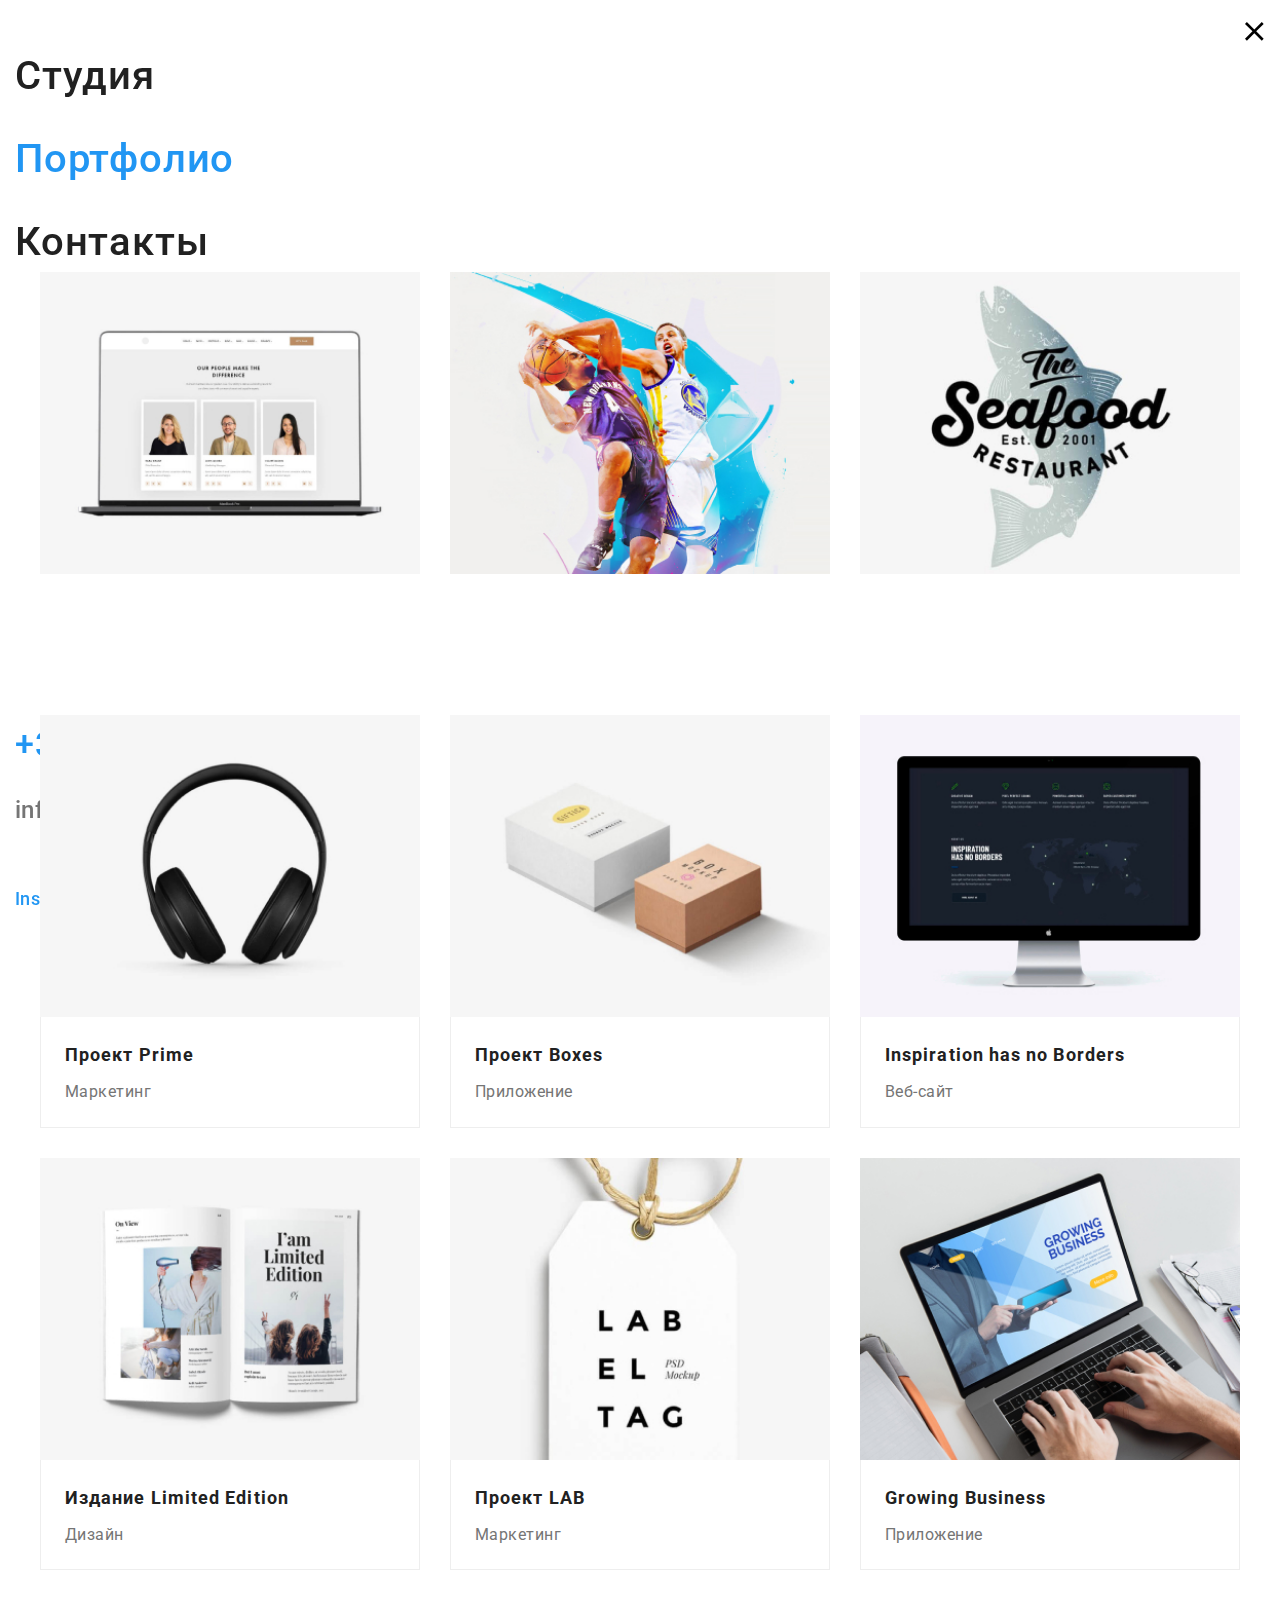
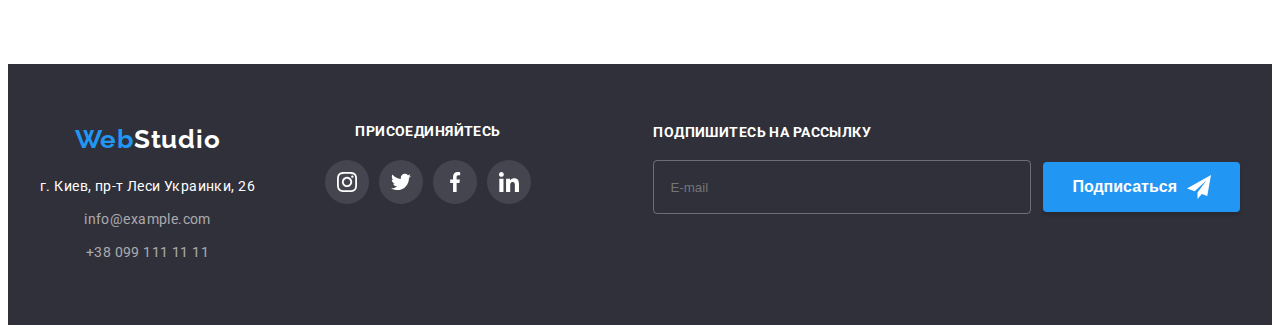
==== commit 24a38c7f: "v-12" ====
--- a/portfolio.html
+++ b/portfolio.html
@@ -432,11 +432,15 @@
                             <div class="portfolio__content">
                             <picture>
                             <source 
-                             srcset="./images/desk-9.jpg  1x"
-                                    media="(min-width: 1200px)"
-                            />
-                            <source 
-                             srcset="./images/tab-9.jpg  1x,"
+                             srcset="./images/desk-9.jpg  1x,
+                                     ./images/desk-9-2x.jpg  2x
+                                     "
+                                    media="(min-width: 1200px)"
+                            />
+                            <source 
+                             srcset="./images/tab-9.jpg  1x,
+                                     ./images/tab-9-2x.jpg  2x
+                                     "
                                     media="(min-width: 480px)"
                             />
                             <source 
@@ -545,4 +549,4 @@
         </footer>
     <script src="./js/mobile-menu.js"></script>
 </body>
-</html>+</html>
